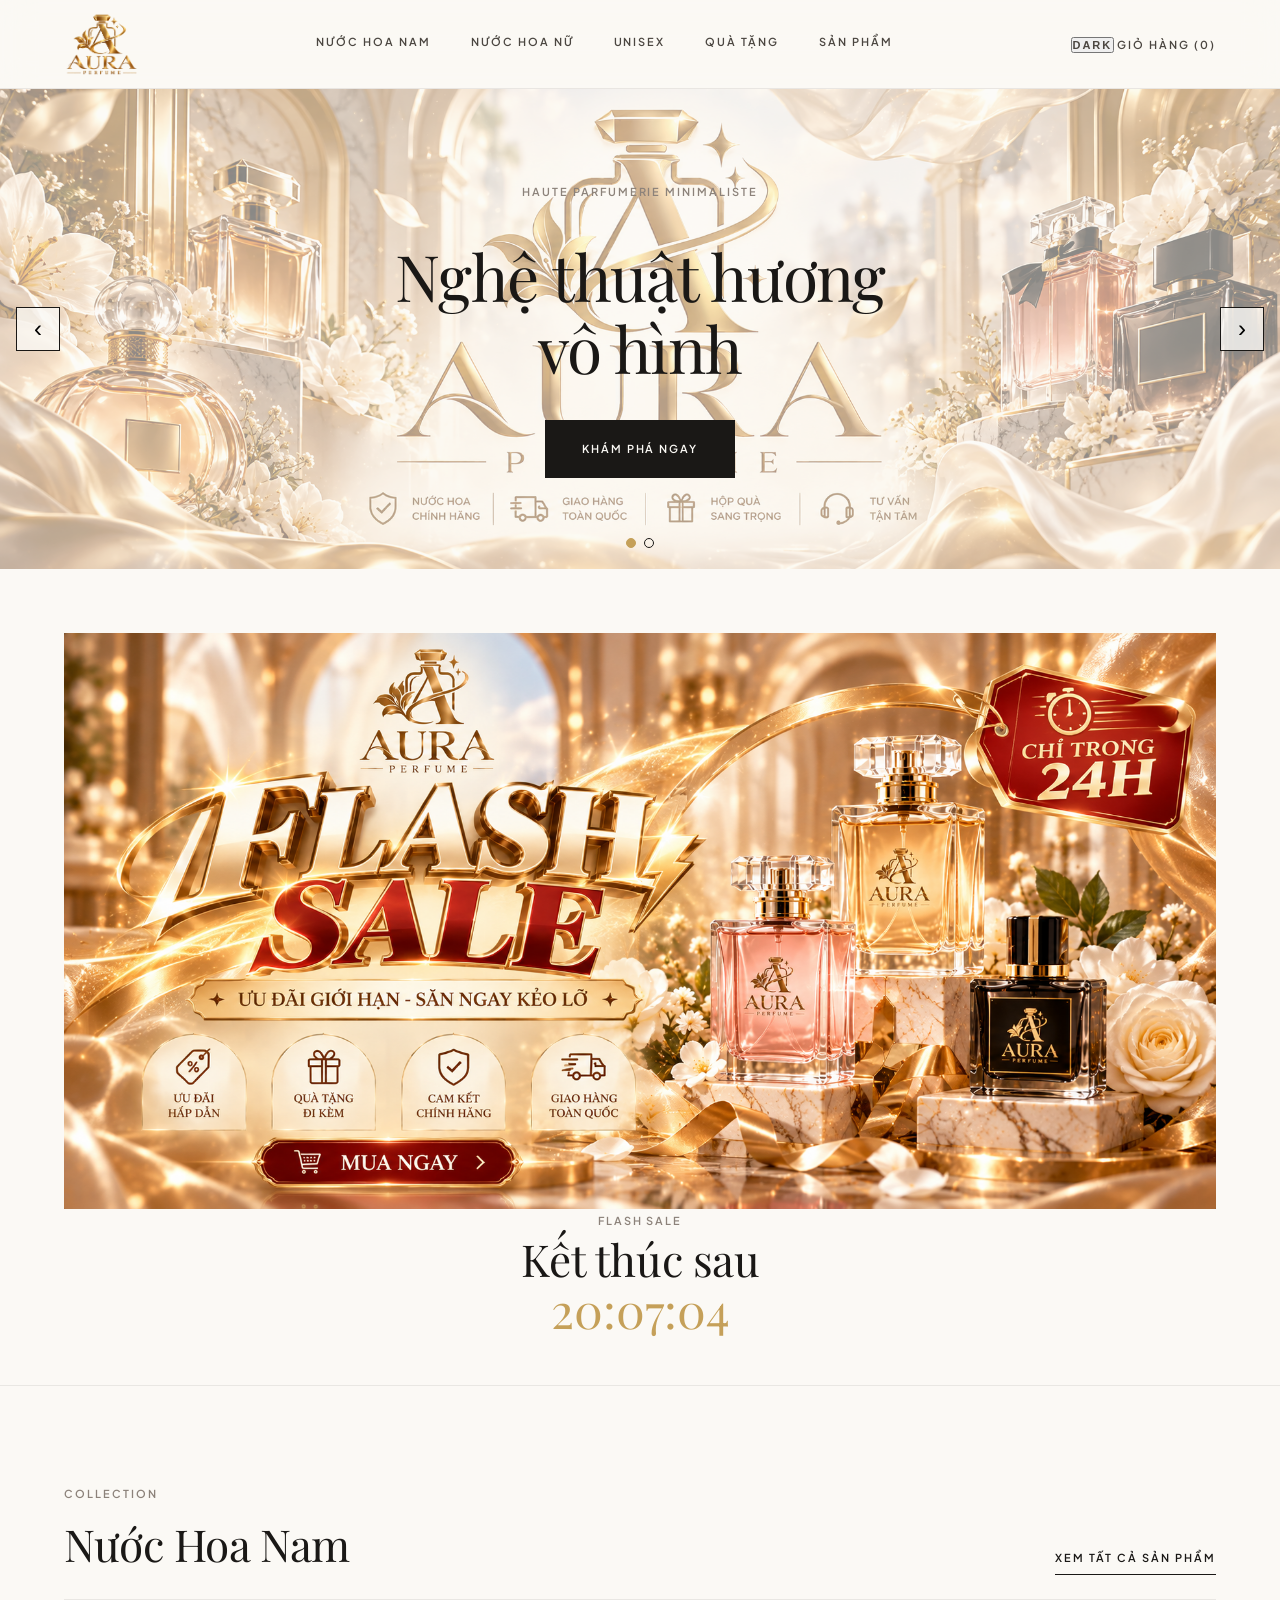
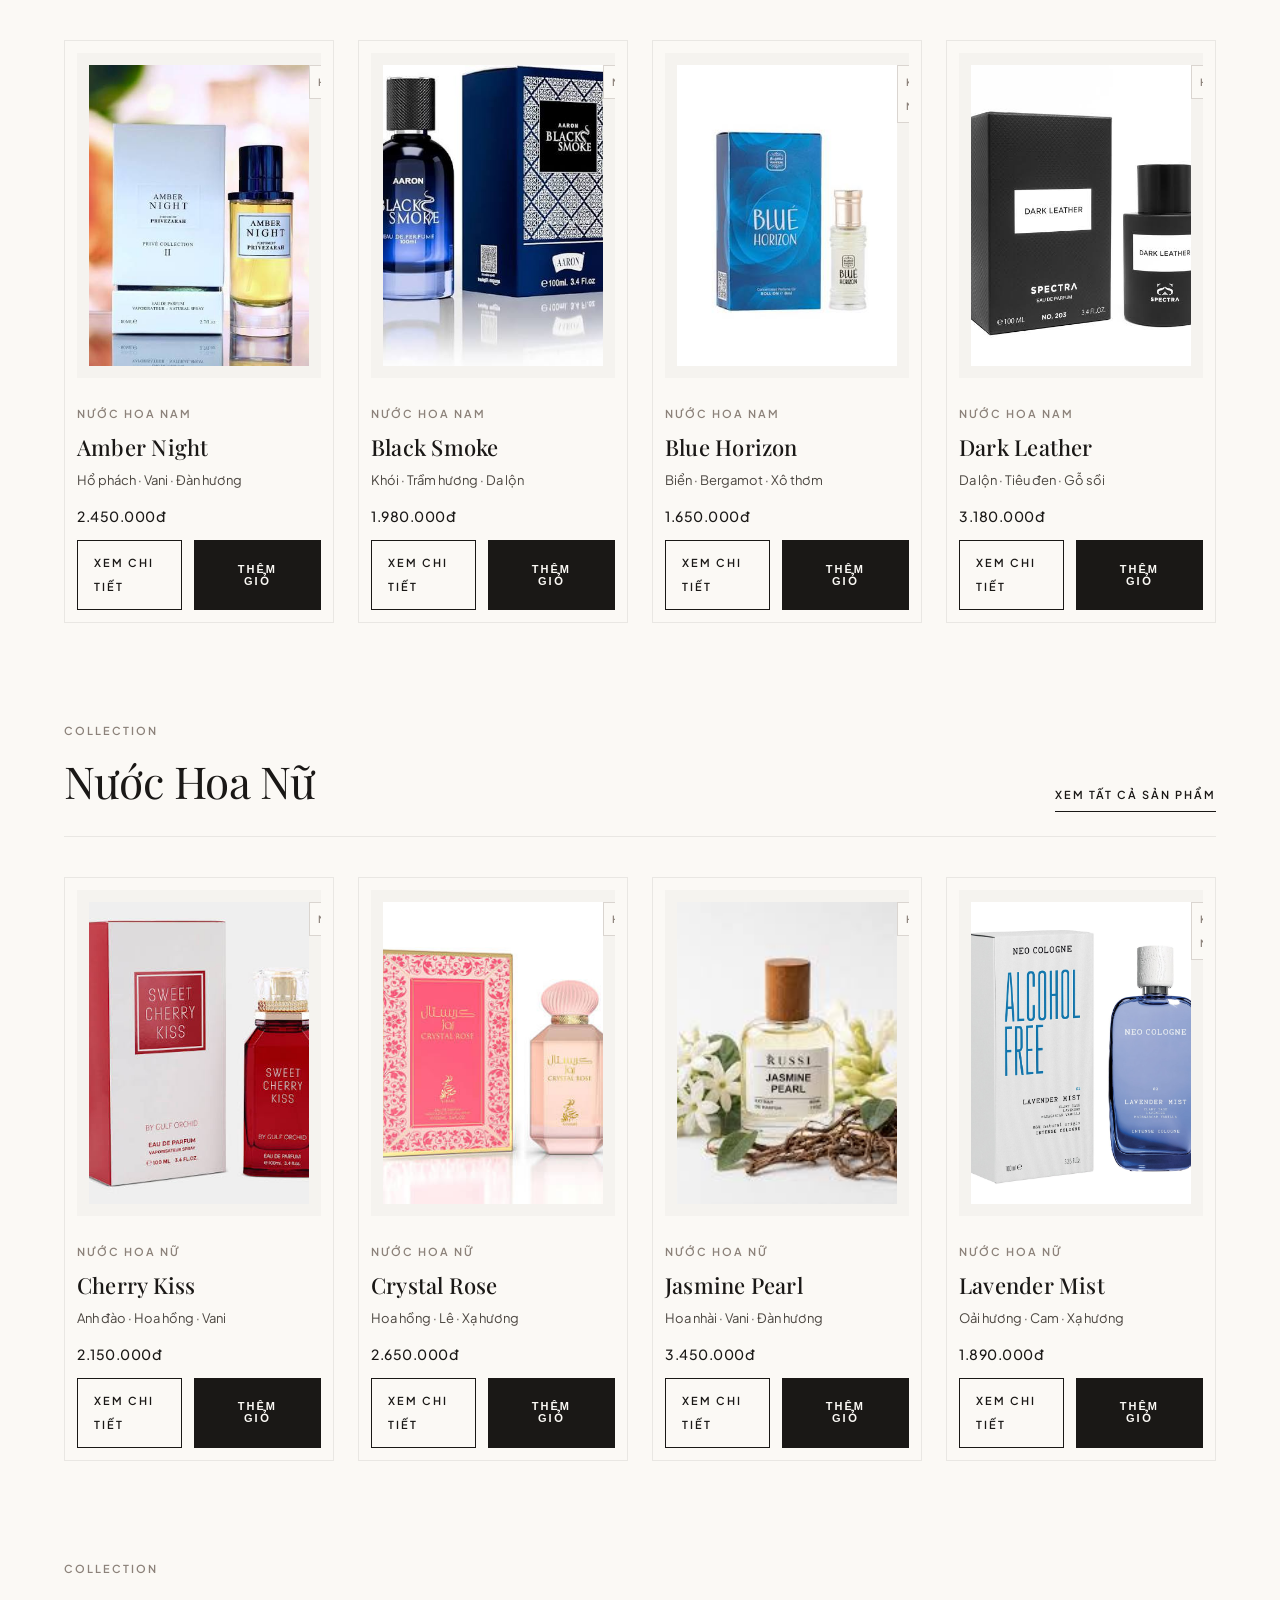
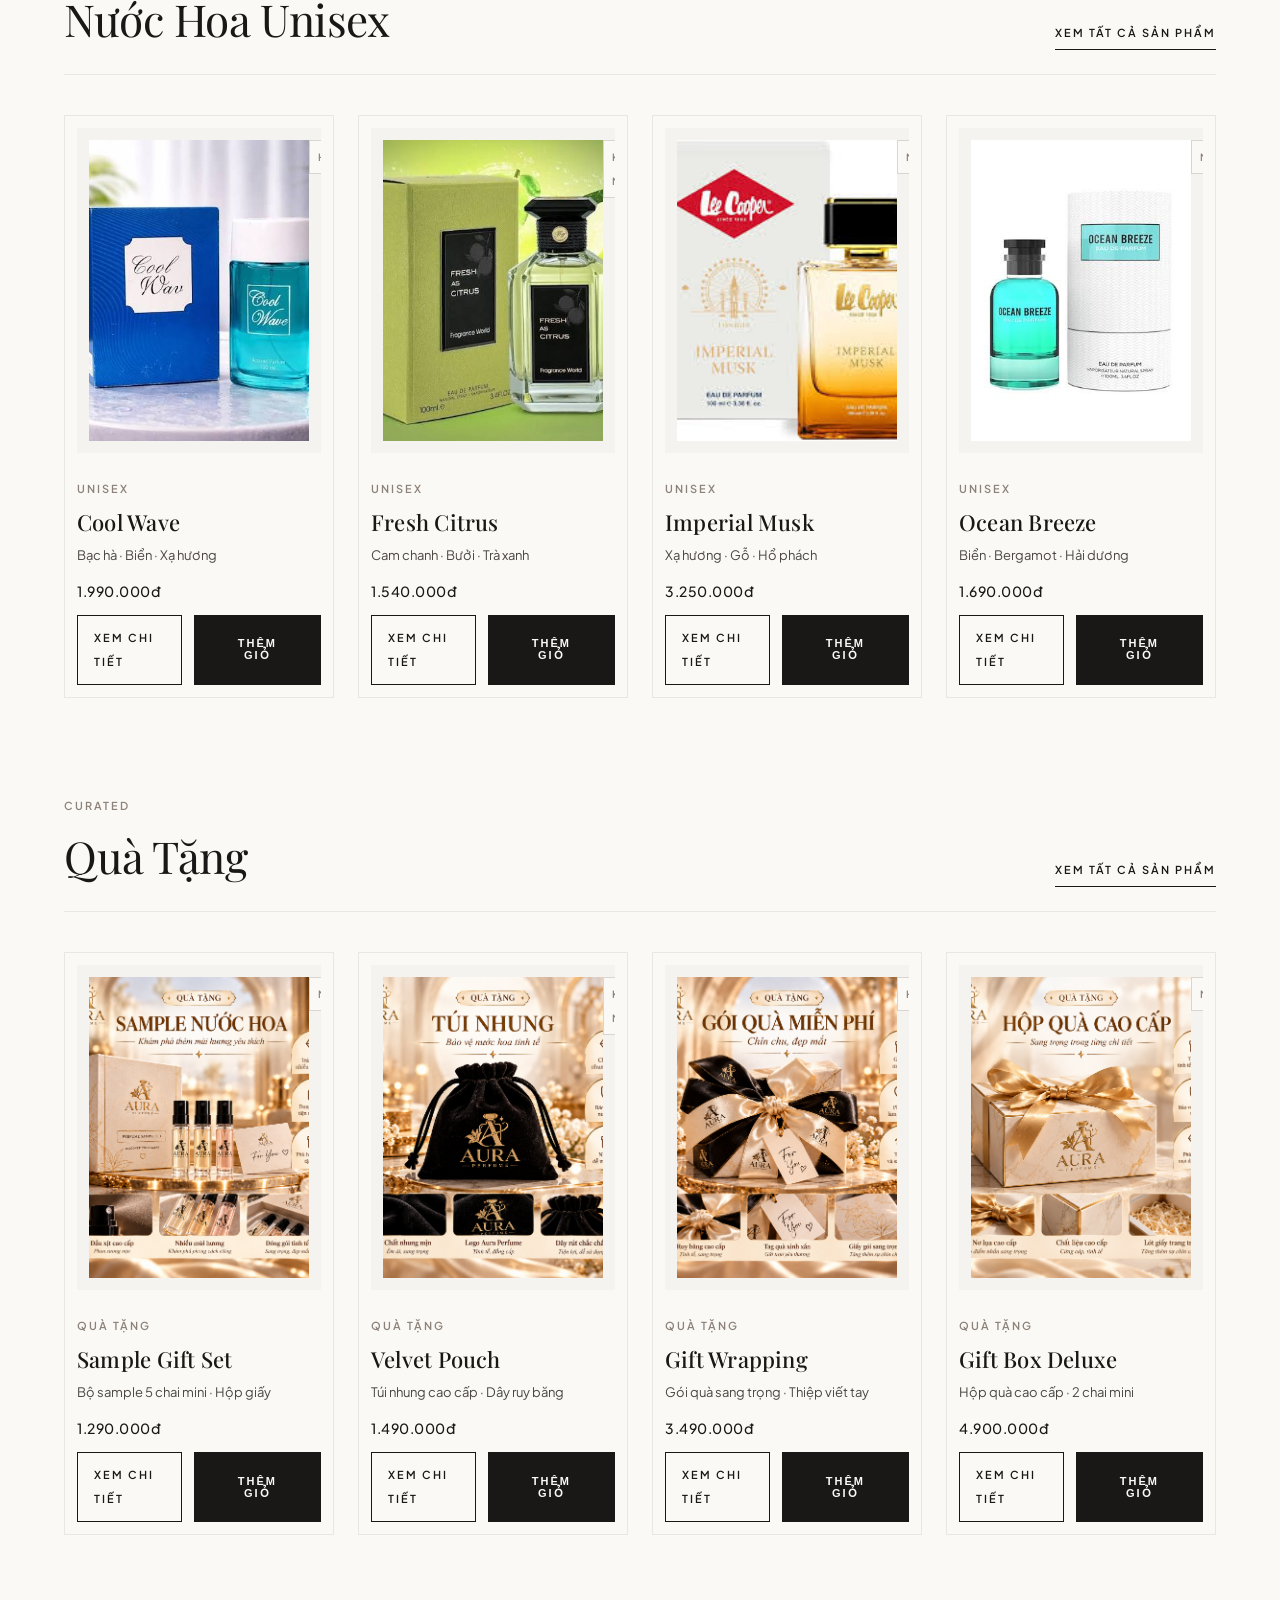
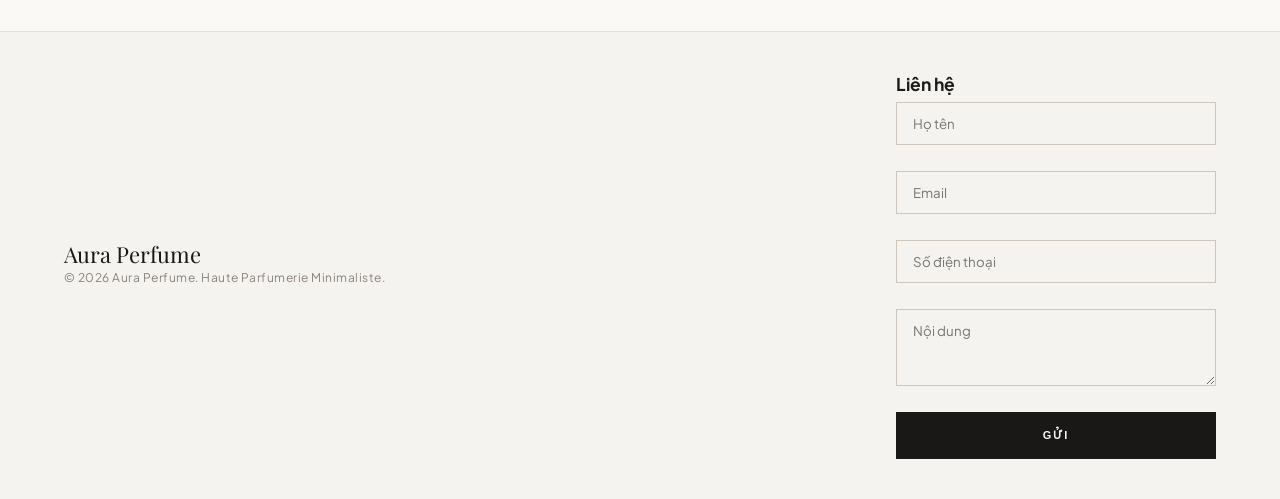
==== index.html @ c9aa3f1a "Initial commit" ====
<!doctype html>
<html lang="vi">
  <head>
    <meta charset="UTF-8" />
    <meta name="viewport" content="width=device-width, initial-scale=1.0" />
    <title>Aura Perfume — Haute Parfumerie</title>
    <link rel="preconnect" href="https://fonts.googleapis.com" />
    <link rel="preconnect" href="https://fonts.gstatic.com" crossorigin />
    <link
      href="https://fonts.googleapis.com/css2?family=Playfair+Display:wght@400;500&family=Plus+Jakarta+Sans:wght@300;400;500;600&display=swap"
      rel="stylesheet"
    />
    <link rel="stylesheet" href="css/style.css" />
  </head>
  <body>
    <header class="site-header">
      <div class="header-inner">
        <a class="brand" href="index.html">
          <img
            src="images/logo/AURA Perfume Metallic Gold Logo.png"
            alt="Aura Perfume Logo"
            class="brand-logo"
          />
        </a>
        <nav class="main-nav">
          <a href="index.html#nuoc-hoa-nam">Nước Hoa Nam</a>
          <a href="index.html#nuoc-hoa-nu">Nước Hoa Nữ</a>
          <a href="index.html#nuoc-hoa-unisex">Unisex</a>
          <a href="index.html#qua-tang">Quà Tặng</a>
          <a href="products.html">Sản phẩm</a>
        </nav>
        <div class="header-actions">
          <button id="dark-toggle" class="nav-link">Dark</button>
          <a href="#" class="nav-link cart-link">Giỏ hàng (<span class="cart-count">0</span>)</a>
        </div>
      </div>
    </header>

    <section class="slider">
      <div class="slide active">
        <img src="images/banner/Aura Perfume_ Golden Luxury Banner.png" alt="Banner Aura Perfume" />
        <div class="slide-caption">
          <p class="hero-eyebrow">Haute Parfumerie Minimaliste</p>
          <h1 class="hero-title">Nghệ thuật hương<br />vô hình</h1>
          <a href="#nuoc-hoa-nam" class="btn btn-primary">Khám phá ngay</a>
        </div>
      </div>
      <div class="slide">
        <img src="images/banner/Aura Perfume_ Luxury in Every Scent.png" alt="Bộ quà tặng Aura" />
        <div class="slide-caption">
          <p class="hero-eyebrow">Quà tặng</p>
          <h1 class="hero-title">Hương thơm<br />trao tay nhau</h1>
          <a href="#qua-tang" class="btn btn-primary">Xem quà tặng</a>
        </div>
      </div>
      <button class="slide-prev" aria-label="Trước">‹</button>
      <button class="slide-next" aria-label="Sau">›</button>
      <div class="slide-dots">
        <button class="slide-dot active"></button><button class="slide-dot"></button>
      </div>
    </section>

    <section class="flash-sale">
      <img
        src="images/banner/AURA Perfume Golden Flash Sale.png"
        alt="Flash Sale"
        class="flash-sale-banner"
      />
      <p class="section-eyebrow">Flash Sale</p>
      <h2 class="section-title">Kết thúc sau</h2>
      <p id="countdown" class="countdown">00:00:00</p>
    </section>

    <main>
      <section id="nuoc-hoa-nam" class="collection">
        <div class="section-head">
          <p class="section-eyebrow">Collection</p>
          <h2 class="section-title">Nước Hoa Nam</h2>
          <a href="products.html?group=nam" class="link-editorial">Xem tất cả sản phẩm</a>
        </div>
        <!-- RENDER TỪ JS: products.js + app.js renderHomeSections() -->
        <div class="product-grid" id="grid-nam"></div>
      </section>

      <section id="nuoc-hoa-nu" class="collection">
        <div class="section-head">
          <p class="section-eyebrow">Collection</p>
          <h2 class="section-title">Nước Hoa Nữ</h2>
          <a href="products.html?group=nu" class="link-editorial">Xem tất cả sản phẩm</a>
        </div>
        <div class="product-grid" id="grid-nu"></div>
      </section>

      <section id="nuoc-hoa-unisex" class="collection">
        <div class="section-head">
          <p class="section-eyebrow">Collection</p>
          <h2 class="section-title">Nước Hoa Unisex</h2>
          <a href="products.html?group=unisex" class="link-editorial">Xem tất cả sản phẩm</a>
        </div>
        <div class="product-grid" id="grid-unisex"></div>
      </section>

      <section id="qua-tang" class="collection">
        <div class="section-head">
          <p class="section-eyebrow">Curated</p>
          <h2 class="section-title">Quà Tặng</h2>
          <a href="products.html?group=qua-tang" class="link-editorial">Xem tất cả sản phẩm</a>
        </div>
        <div class="product-grid" id="grid-quatang"></div>
      </section>
    </main>

    <footer class="site-footer">
      <div class="footer-inner">
        <div>
          <p class="footer-brand">Aura Perfume</p>
          <p class="footer-copy">© 2026 Aura Perfume. Haute Parfumerie Minimaliste.</p>
        </div>
        <form id="contact-form" class="contact-form" novalidate>
          <h3>Liên hệ</h3>
          <input name="name" placeholder="Họ tên" />
          <small id="err-name" class="err"></small>
          <input name="email" placeholder="Email" />
          <small id="err-email" class="err"></small>
          <input name="phone" placeholder="Số điện thoại" />
          <small id="err-phone" class="err"></small>
          <textarea name="message" placeholder="Nội dung" rows="3"></textarea>
          <small id="err-message" class="err"></small>
          <button class="btn btn-primary" type="submit">Gửi</button>
        </form>
      </div>
    </footer>

    <script src="js/products.js"></script>
    <script src="js/carts.js"></script>
    <script src="js/app.js"></script>
  </body>
</html>
---- css/style.css ----
﻿:root {
  --surface: #fbf9f5;
  --surface-dim: #dbdad6;
  --surface-container: #efeeea;
  --surface-container-low: #f5f3ef;
  --surface-container-high: #eae8e4;
  --surface-container-highest: #e4e2de;
  --on-surface: #1b1c1a;
  --on-surface-variant: #4b4640;
  --outline: #7d766f;
  --outline-variant: #cec5bd;
  --primary: #1a1816;
  --on-primary: #fbf9f5;
  --secondary: #c5a059;
  --secondary-container: #fed488;
  --tertiary: #8c827a;
  --error: #ba1a1a;
  --gutter: 1.5rem;
  --margin: 4rem;
  --margin-tablet: 2.5rem;
  --margin-mobile: 1.25rem;
  --space-xs: 0.375rem;
  --space-sm: 0.75rem;
  --space-md: 1.5rem;
  --space-lg: 2.5rem;
  --space-xl: 4rem;
  --space-2xl: 6rem;
  --shadow-modal: 0 12px 32px -4px rgba(26, 24, 22, 0.06), 0 4px 16px -2px rgba(26, 24, 22, 0.03);
  --ease-soft: cubic-bezier(0.2, 0, 0.2, 1);
}

* {
  margin: 0;
  padding: 0;
  box-sizing: border-box;
}

html {
  scroll-behavior: smooth;
}

body {
  background: var(--surface);
  color: var(--on-surface);
  font-family: 'Plus Jakarta Sans', sans-serif;
  font-size: 15px;
  line-height: 24px;
}

a {
  color: inherit;
  text-decoration: none;
}

img {
  display: block;
  max-width: 100%;
}

/* ---------- Header ---------- */
.site-header {
  position: sticky;
  top: 0;
  z-index: 50;
  background: rgba(251, 249, 245, 0.82);
  backdrop-filter: blur(16px);
  -webkit-backdrop-filter: blur(16px);
  border-bottom: 1px solid rgba(26, 24, 22, 0.08);
}

.header-inner {
  max-width: 1440px;
  margin: 0 auto;
  padding: var(--space-sm) var(--margin);
  display: flex;
  align-items: center;
  justify-content: space-between;
  gap: var(--gutter);
}

.brand-logo {
  height: 64px;
  width: auto;
}

.main-nav {
  display: flex;
  gap: var(--space-lg);
}

.main-nav a {
  font-size: 11px;
  font-weight: 600;
  letter-spacing: 0.18em;
  text-transform: uppercase;
  color: var(--on-surface-variant);
  padding-bottom: 4px;
  border-bottom: 1px solid transparent;
  transition: color 300ms var(--ease-soft), border-color 300ms var(--ease-soft);
}

.main-nav a:hover {
  color: var(--primary);
  border-bottom-color: var(--secondary);
}

.nav-link {
  font-size: 11px;
  font-weight: 600;
  letter-spacing: 0.18em;
  text-transform: uppercase;
  color: var(--on-surface-variant);
}

/* ---------- Hero ---------- */
.hero {
  max-width: 1440px;
  margin: 0 auto;
  padding: var(--space-2xl) var(--margin);
  text-align: center;
  border-bottom: 1px solid rgba(26, 24, 22, 0.08);
}

.hero-eyebrow {
  font-size: 11px;
  font-weight: 600;
  letter-spacing: 0.18em;
  text-transform: uppercase;
  color: var(--tertiary);
  margin-bottom: var(--space-md);
}

.hero-title {
  font-family: 'Playfair Display', serif;
  font-size: 64px;
  font-weight: 400;
  line-height: 72px;
  letter-spacing: -0.02em;
  color: var(--primary);
  margin-bottom: var(--space-md);
}

.hero-sub {
  max-width: 560px;
  margin: 0 auto var(--space-lg);
  font-weight: 300;
  color: var(--on-surface-variant);
}

/* ---------- Buttons ---------- */
.btn {
  display: inline-block;
  font-size: 11px;
  font-weight: 600;
  letter-spacing: 0.18em;
  text-transform: uppercase;
  padding: 16px 36px;
  border: 1px solid var(--primary);
  border-radius: 0;
  cursor: pointer;
  transition: background 300ms ease-in-out, color 300ms ease-in-out;
}

.btn-primary {
  background: var(--primary);
  color: var(--on-primary);
}

.btn-primary:hover {
  background: var(--secondary);
  border-color: var(--secondary);
}

/* ---------- Sections ---------- */
main {
  max-width: 1440px;
  margin: 0 auto;
  padding: var(--space-2xl) var(--margin);
}

.collection {
  margin-bottom: var(--space-2xl);
}

.collection:last-child {
  margin-bottom: 0;
}

.section-head {
  display: flex;
  flex-wrap: wrap;
  align-items: baseline;
  gap: var(--space-sm) var(--space-md);
  padding-bottom: var(--space-md);
  margin-bottom: var(--space-lg);
  border-bottom: 1px solid rgba(26, 24, 22, 0.08);
}

.section-eyebrow {
  flex-basis: 100%;
  font-size: 11px;
  font-weight: 600;
  letter-spacing: 0.18em;
  text-transform: uppercase;
  color: var(--tertiary);
}

.section-title {
  font-family: 'Playfair Display', serif;
  font-size: 44px;
  font-weight: 400;
  line-height: 52px;
  letter-spacing: -0.01em;
  color: var(--primary);
  margin-right: auto;
}

.link-editorial {
  font-size: 11px;
  font-weight: 600;
  letter-spacing: 0.18em;
  text-transform: uppercase;
  color: var(--primary);
  border-bottom: 1px solid var(--primary);
  padding-bottom: 4px;
  transition: color 300ms ease-in-out, border-color 300ms ease-in-out;
}

.link-editorial:hover {
  color: var(--secondary);
  border-bottom-color: var(--secondary);
}

/* ---------- Product grid ---------- */
.product-grid {
  display: grid;
  grid-template-columns: repeat(4, 1fr);
  gap: var(--gutter);
}

.product-card {
  background: var(--surface);
  border: 1px solid rgba(26, 24, 22, 0.08);
  padding: var(--space-sm);
  transition: background 300ms var(--ease-soft);
}

.product-card:hover {
  background: #f5f1e8;
}

.product-media {
  aspect-ratio: 3 / 4;
  background: var(--surface-container-low);
  margin-bottom: var(--space-md);
  display: flex;
  align-items: flex-start;
  padding: var(--space-sm);
  overflow: hidden;
}

.product-card:hover .product-media {
  transform: scale(1.02);
}

.product-media {
  transition: transform 600ms var(--ease-soft);
}

.product-tag {
  font-size: 10px;
  font-weight: 600;
  letter-spacing: 0.18em;
  text-transform: uppercase;
  color: var(--tertiary);
  background: var(--surface);
  border: 1px solid rgba(141, 130, 122, 0.3);
  padding: 4px 8px;
}

.product-cat {
  font-size: 11px;
  font-weight: 600;
  letter-spacing: 0.18em;
  text-transform: uppercase;
  color: var(--tertiary);
  margin-bottom: var(--space-xs);
}

.product-name {
  font-family: 'Playfair Display', serif;
  font-size: 22px;
  font-weight: 500;
  line-height: 30px;
  letter-spacing: 0.01em;
  color: var(--primary);
  margin-bottom: var(--space-xs);
}

.product-notes {
  font-size: 13px;
  color: var(--on-surface-variant);
  margin-bottom: var(--space-sm);
}

.product-price {
  font-size: 14px;
  font-weight: 500;
  letter-spacing: 0.04em;
  color: var(--primary);
}

/* ---------- Footer ---------- */
.site-footer {
  border-top: 1px solid rgba(26, 24, 22, 0.08);
  background: var(--surface-container-low);
}

.footer-inner {
  max-width: 1440px;
  margin: 0 auto;
  padding: var(--space-lg) var(--margin);
  display: flex;
  align-items: center;
  justify-content: space-between;
  flex-wrap: wrap;
  gap: var(--space-sm);
}

.footer-brand {
  font-family: 'Playfair Display', serif;
  font-size: 22px;
  color: var(--primary);
}

.footer-copy {
  font-size: 12px;
  letter-spacing: 0.04em;
  color: var(--tertiary);
}

/* ---------- Responsive ---------- */
@media (max-width: 1024px) {
  .header-inner,
  main,
  .hero,
  .footer-inner {
    padding-left: var(--margin-tablet);
    padding-right: var(--margin-tablet);
  }

  .product-grid {
    grid-template-columns: repeat(2, 1fr);
  }

  .hero-title {
    font-size: 44px;
    line-height: 52px;
  }

  .section-title {
    font-size: 32px;
    line-height: 40px;
  }
}

@media (max-width: 640px) {
  .header-inner,
  main,
  .hero,
  .footer-inner {
    padding-left: var(--margin-mobile);
    padding-right: var(--margin-mobile);
  }

  .main-nav {
    display: none;
  }

  .product-grid {
    grid-template-columns: 1fr;
  }

  .hero {
    padding-top: var(--space-xl);
    padding-bottom: var(--space-xl);
  }

  .hero-title {
    font-size: 38px;
    line-height: 46px;
    letter-spacing: -0.01em;
  }

  .section-title {
    font-size: 24px;
    line-height: 32px;
  }

  main {
    padding-top: var(--space-xl);
    padding-bottom: var(--space-xl);
  }
}

/* ---------- Slider ---------- */
.slider { position: relative; max-width: 1440px; margin: 0 auto; }
.slide { display: none; position: relative; }
.slide.active { display: block; }
.slide img { width: 100%; max-height: 480px; object-fit: cover; }
.slide-caption {
  position: absolute; inset: 0; display: flex; flex-direction: column;
  justify-content: center; align-items: center; text-align: center; gap: var(--space-sm);
  background: rgba(251, 249, 245, 0.55);
}
.slide-prev, .slide-next {
  position: absolute; top: 50%; transform: translateY(-50%);
  background: rgba(251, 249, 245, 0.8); border: 1px solid var(--primary);
  width: 44px; height: 44px; font-size: 24px; cursor: pointer; border-radius: 0;
}
.slide-prev { left: 16px; } .slide-next { right: 16px; }
.slide-dots { position: absolute; bottom: 16px; width: 100%; text-align: center; }
.slide-dot { width: 10px; height: 10px; border: 1px solid var(--primary); background: transparent; border-radius: 50%; margin: 0 4px; cursor: pointer; }
.slide-dot.active { background: var(--secondary); border-color: var(--secondary); }

/* ---------- Flash sale ---------- */
.flash-sale { text-align: center; padding: var(--space-xl) var(--margin); border-bottom: 1px solid rgba(26,24,22,0.08); }
.countdown { font-family: 'Playfair Display', serif; font-size: 48px; color: var(--secondary); margin-top: var(--space-sm); }

/* ---------- Product actions / buttons ---------- */
.product-actions { display: flex; gap: var(--space-sm); margin-top: var(--space-sm); }
.btn-ghost { background: transparent; color: var(--primary); padding: 10px 16px; }
.btn-ghost:hover { background: var(--primary); color: var(--on-primary); }
.product-media img { width: 100%; height: 100%; object-fit: cover; }

/* ---------- Filters ---------- */
.filters { display: flex; flex-wrap: wrap; gap: var(--space-sm); margin-bottom: var(--space-lg); align-items: center; }
.filters input, .filters select {
  padding: 12px 16px; border: 1px solid var(--outline-variant); background: transparent;
  font-family: inherit; border-radius: 0;
}
.tag-filters { display: flex; gap: var(--space-xs); }
.tag-filter {
  padding: 8px 14px; border: 1px solid var(--tertiary); background: transparent;
  font-size: 11px; letter-spacing: 0.18em; text-transform: uppercase; cursor: pointer; border-radius: 0;
}
.tag-filter.active { background: var(--primary); color: var(--on-primary); border-color: var(--primary); }

/* ---------- Cart modal ---------- */
.cart-modal { position: fixed; inset: 0; background: rgba(0,0,0,0.4); display: none; align-items: center; justify-content: center; z-index: 100; }
.cart-modal.open { display: flex; }
.cart-box { background: var(--surface); padding: var(--space-lg); min-width: 420px; border: 1px solid rgba(26,24,22,0.1); }
.cart-row { display: flex; gap: var(--space-sm); align-items: center; padding: var(--space-xs) 0; border-bottom: 1px solid rgba(26,24,22,0.08); }
.cart-total { margin: var(--space-md) 0; font-weight: 600; }

/* ---------- Contact form ---------- */
.contact-form { display: flex; flex-direction: column; gap: var(--space-xs); min-width: 320px; }
.contact-form input, .contact-form textarea {
  padding: 12px 16px; border: 1px solid var(--outline-variant); background: transparent; border-radius: 0; font-family: inherit;
}
.err { color: var(--error); font-size: 12px; min-height: 14px; }

/* ---------- Dark mode ---------- */
body.dark { --surface: #1b1c1a; --on-surface: #fbf9f5; --surface-container-low: #30312e; --on-surface-variant: #c9c4bd; --outline-variant: #4b4640; --primary: #fbf9f5; --on-primary: #1b1c1a; }
body.dark .product-card:hover { background: #30312e; }
body.dark .site-header { background: rgba(27,28,26,0.85); }

.slide-prev, .slide-next, .slide-dots { z-index: 2; }
.slide-caption { pointer-events: none; }
.slide-caption a { pointer-events: auto; }


/* Product detail */
.product-detail { max-width: 1100px; margin: var(--space-xl) auto; padding: 0 var(--margin); display: grid; grid-template-columns: 1fr 1fr; gap: var(--space-xl); }
.detail-media img { width: 100%; border: 1px solid rgba(26,24,22,0.08); }
.detail-info .product-price { font-size: 24px; margin: var(--space-md) 0; }
.detail-info .link-editorial { display: inline-block; margin-top: var(--space-md); }
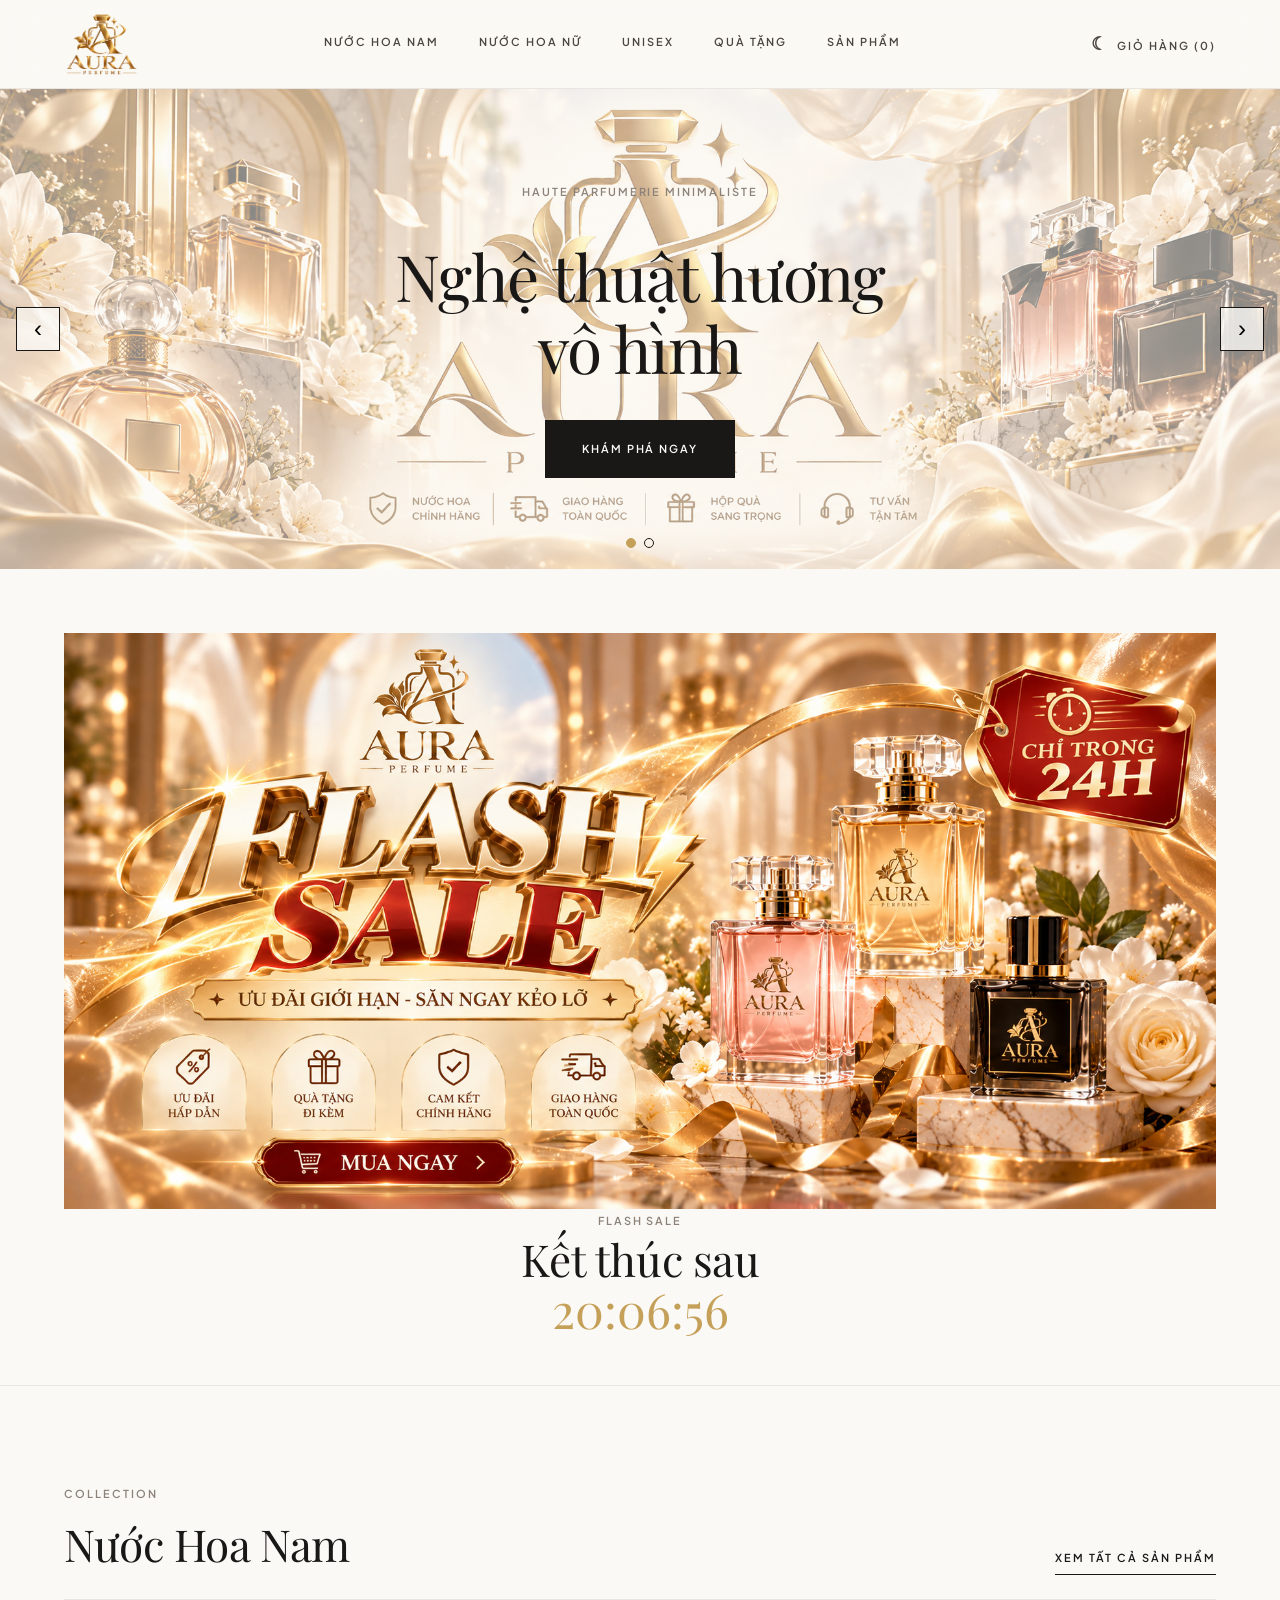
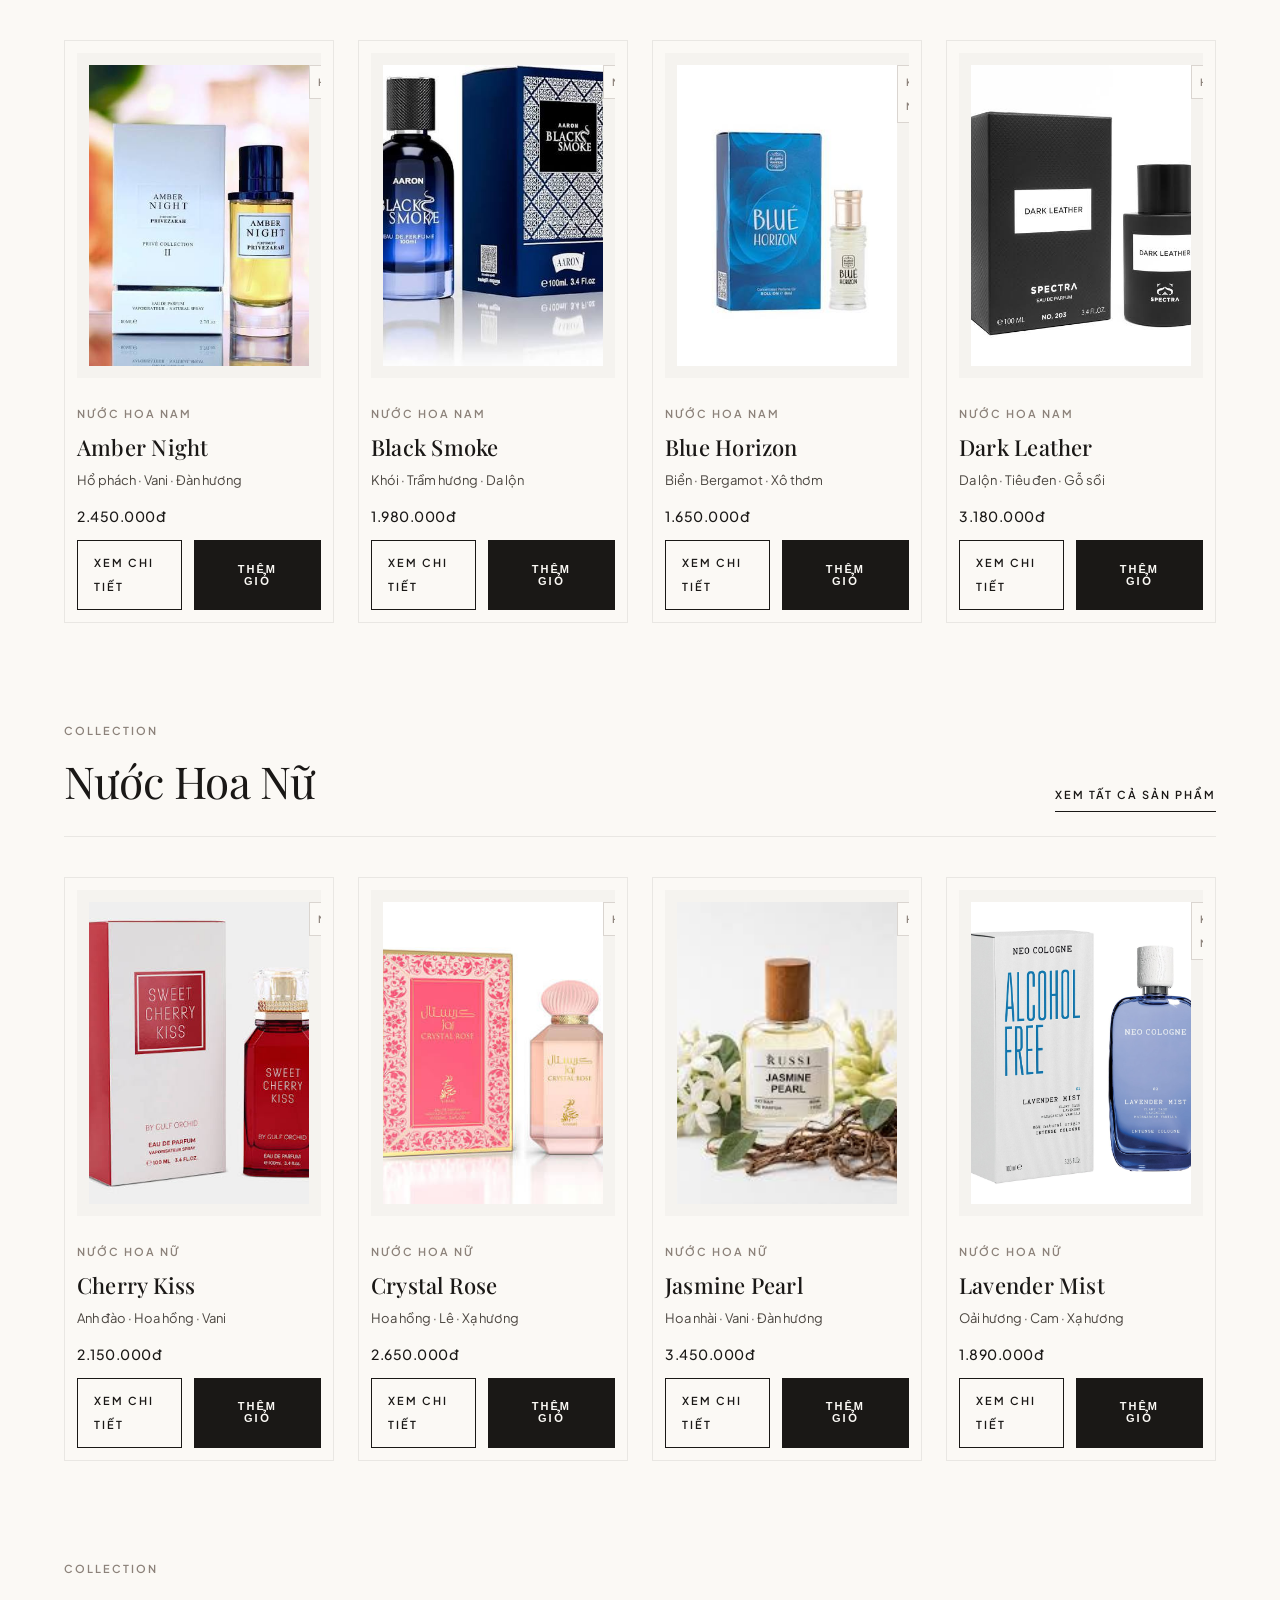
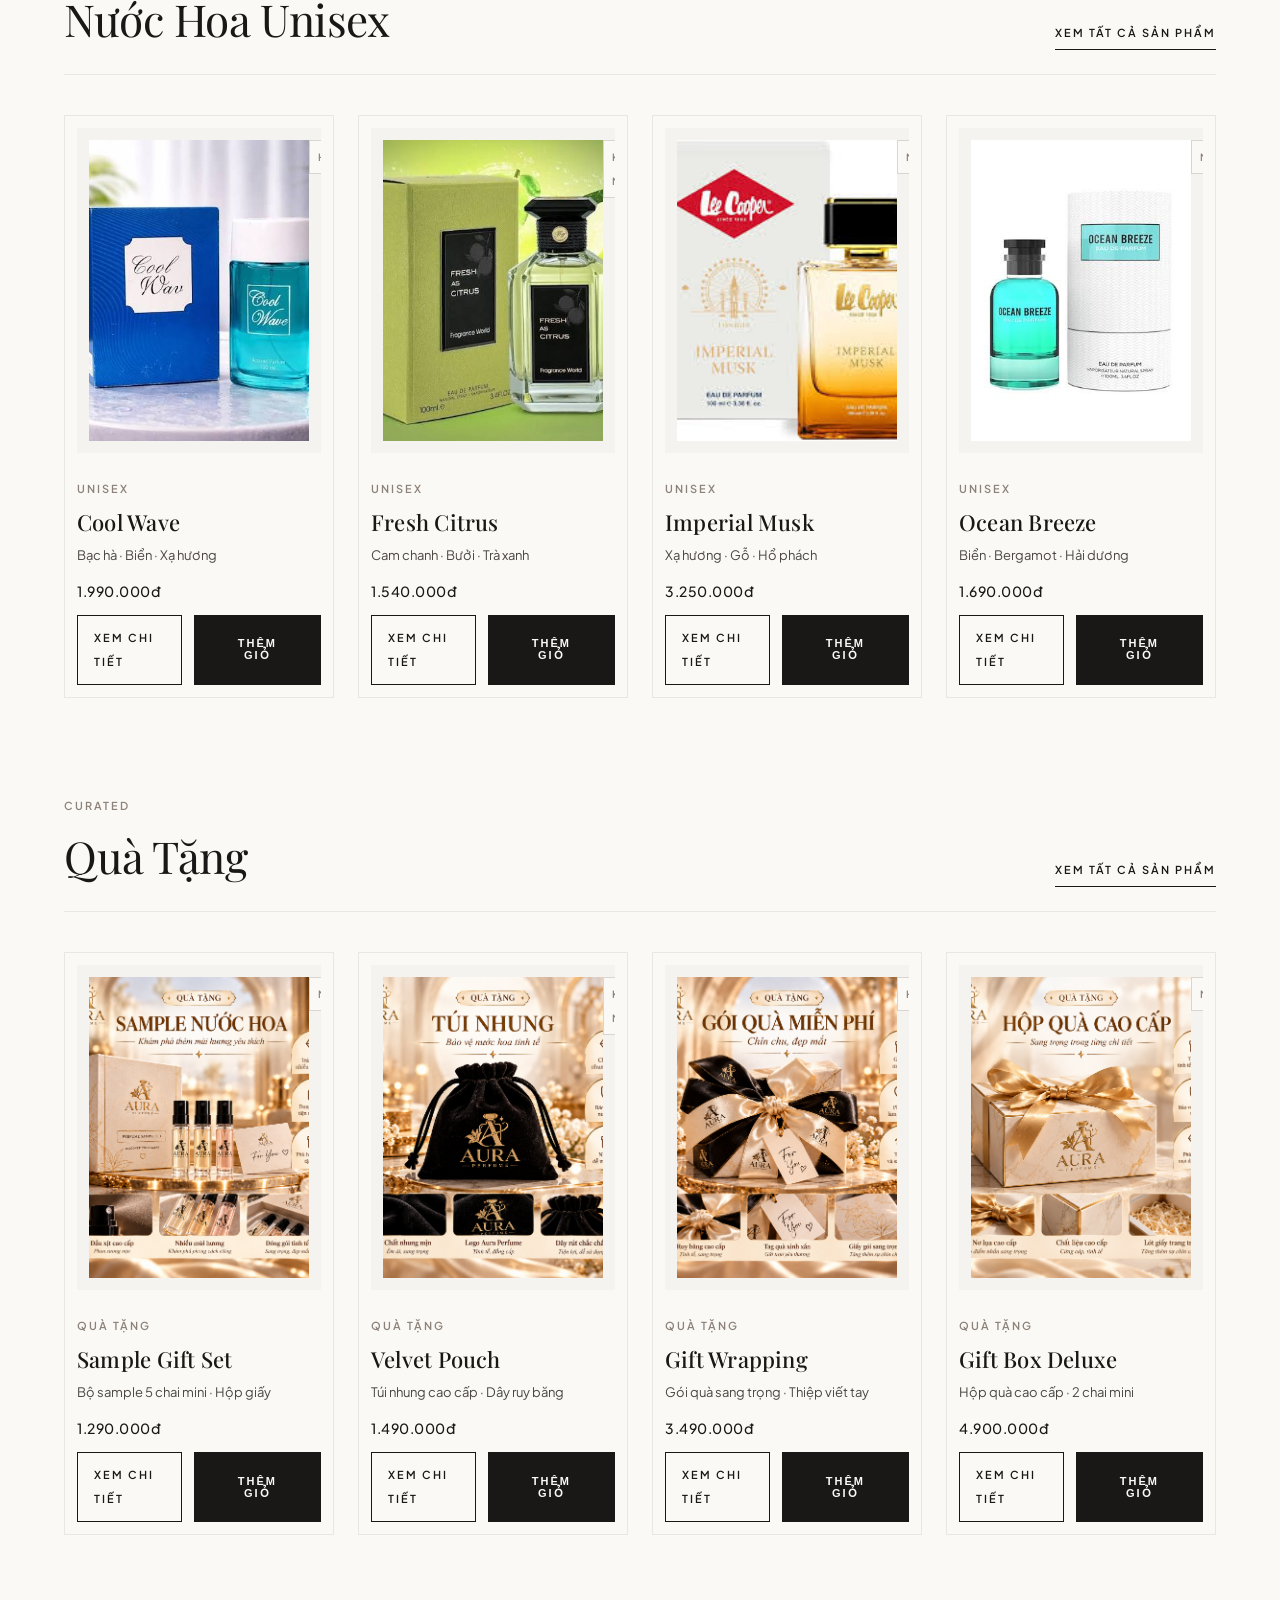
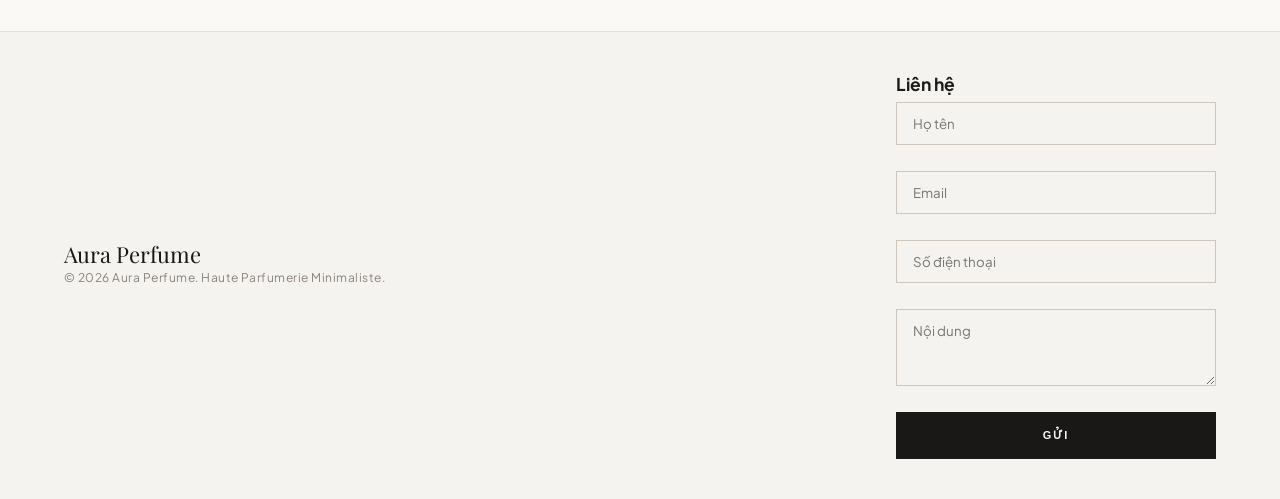
==== commit e55f1227: "Mobile responsive + hamburger nav + dark toggle icon" ====
--- a/index.html
+++ b/index.html
@@ -22,6 +22,7 @@
             class="brand-logo"
           />
         </a>
+        <button id="nav-toggle" class="nav-toggle" aria-label="Menu">☰</button>
         <nav class="main-nav">
           <a href="index.html#nuoc-hoa-nam">Nước Hoa Nam</a>
           <a href="index.html#nuoc-hoa-nu">Nước Hoa Nữ</a>
@@ -30,7 +31,7 @@
           <a href="products.html">Sản phẩm</a>
         </nav>
         <div class="header-actions">
-          <button id="dark-toggle" class="nav-link">Dark</button>
+          <button id="dark-toggle" class="nav-link dark-toggle" aria-label="Chế độ tối">☾</button>
           <a href="#" class="nav-link cart-link">Giỏ hàng (<span class="cart-count">0</span>)</a>
         </div>
       </div>
--- a/css/style.css
+++ b/css/style.css
@@ -375,7 +375,22 @@
 
   .main-nav {
     display: none;
-  }
+    flex-direction: column;
+    gap: var(--space-sm);
+    width: 100%;
+    text-align: center;
+    padding: var(--space-sm) 0;
+  }
+
+  .main-nav.open { display: flex; }
+
+  .header-inner { gap: var(--space-sm); flex-wrap: wrap; justify-content: center; }
+  .brand-logo { height: 44px; }
+  .countdown { font-size: 32px; }
+  .product-detail { grid-template-columns: 1fr; }
+  .filters input, .filters select { flex: 1 1 100%; }
+  .section-title { font-size: 24px; line-height: 32px; }
+  .flash-sale-banner { max-height: 220px; object-fit: cover; }
 
   .product-grid {
     grid-template-columns: 1fr;
@@ -475,3 +490,31 @@
 .detail-media img { width: 100%; border: 1px solid rgba(26,24,22,0.08); }
 .detail-info .product-price { font-size: 24px; margin: var(--space-md) 0; }
 .detail-info .link-editorial { display: inline-block; margin-top: var(--space-md); }
+
+/* ---------- Dark toggle icon ---------- */
+.dark-toggle { font-size: 18px; line-height: 1; border: 0; background: none; cursor: pointer; padding: 4px; }
+
+/* ---------- Tablet/mobile polish ---------- */
+@media (max-width: 1024px) {
+  .slider .hero-title { font-size: 44px; line-height: 52px; }
+  .countdown { font-size: 40px; }
+  .product-detail { margin: var(--space-lg) auto; padding: 0 var(--margin-tablet); }
+}
+
+@media (max-width: 640px) {
+  .main-nav a { font-size: 10px; }
+  .header-actions { width: 100%; justify-content: center; display: flex; gap: var(--space-md); }
+  .slide-caption .hero-title { font-size: 30px; line-height: 38px; }
+  .slide-caption .btn { padding: 12px 24px; }
+  .flash-sale-caption { gap: 4px; }
+  .countdown { font-size: 28px; }
+  .featured, .flash-sale-banner { max-height: 180px; object-fit: cover; }
+  .contact-form { min-width: 0; width: 100%; }
+  .footer-inner { flex-direction: column; align-items: stretch; }
+}
+
+.nav-toggle { display: none; font-size: 22px; background: none; border: 0; cursor: pointer; color: var(--on-surface); padding: 4px 8px; }
+@media (max-width: 640px) {
+  .nav-toggle { display: block; }
+  .main-nav a { display: block; padding: var(--space-xs) 0; }
+}
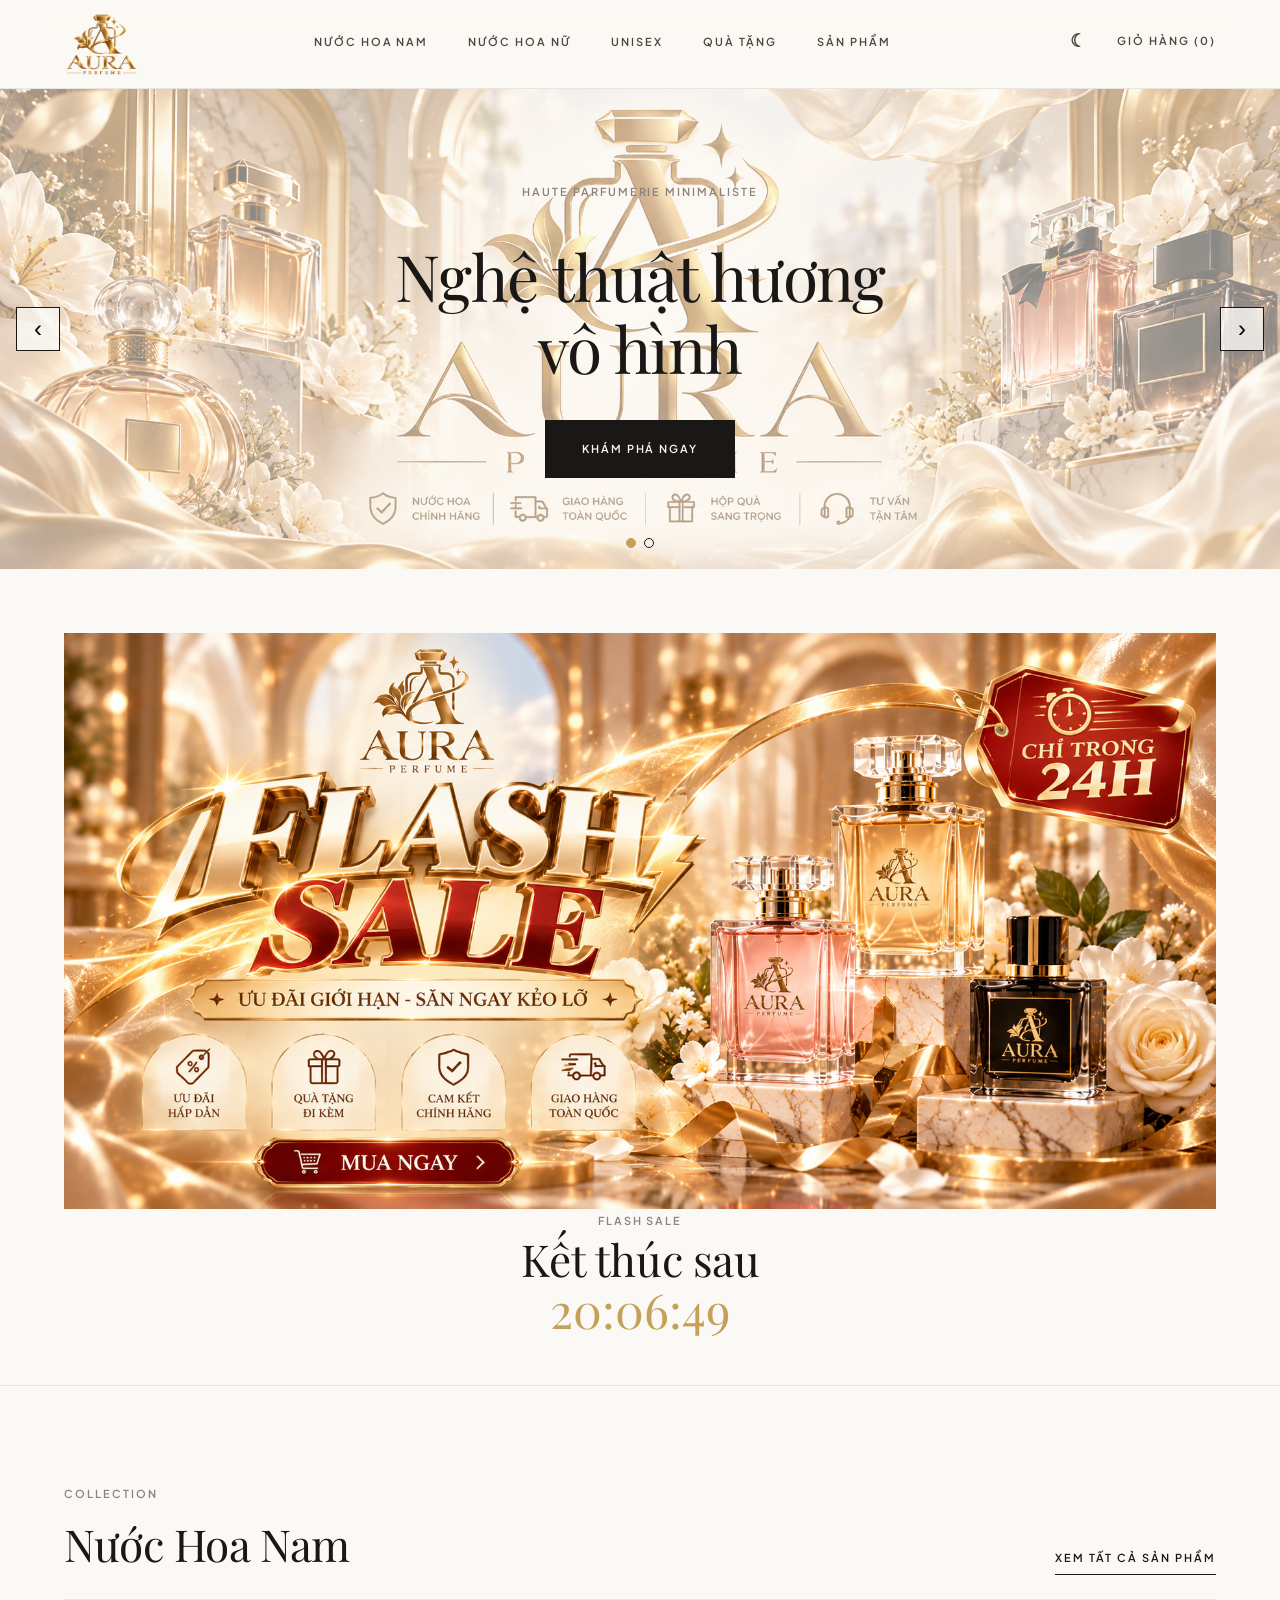
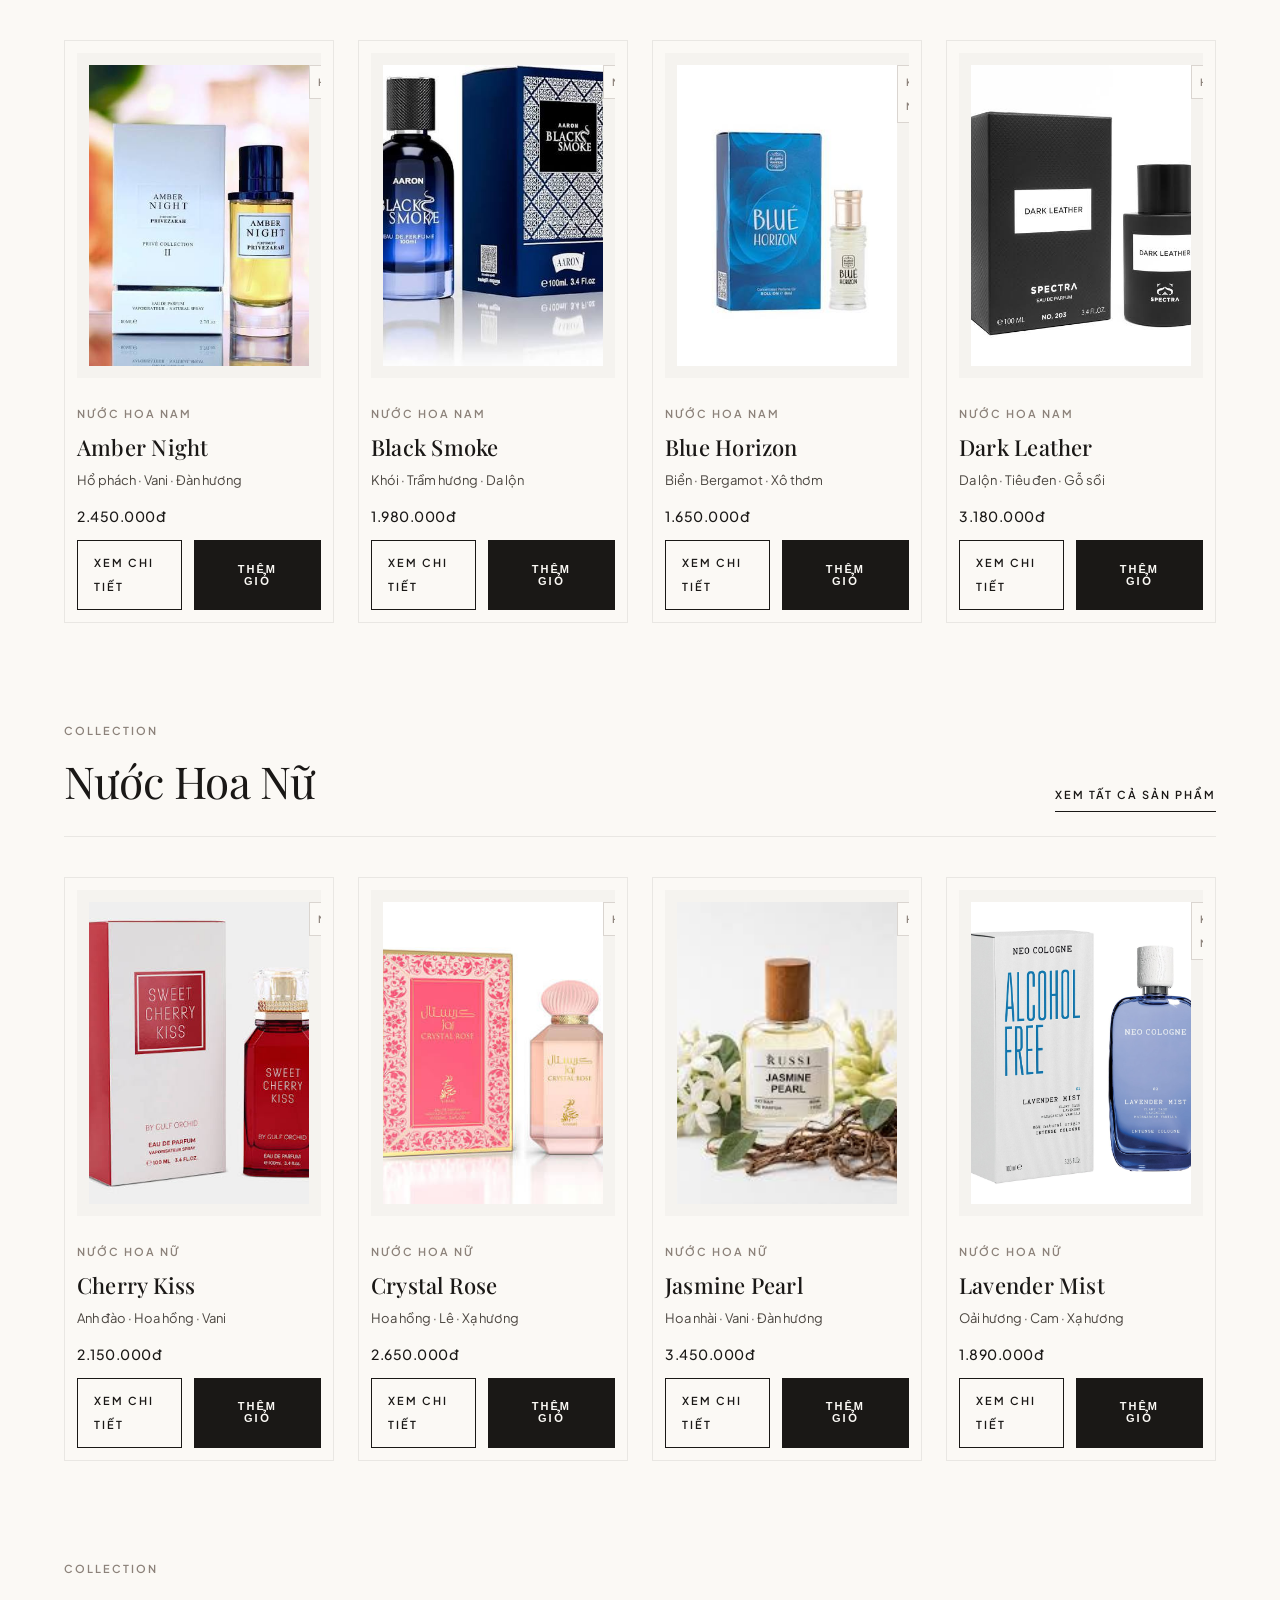
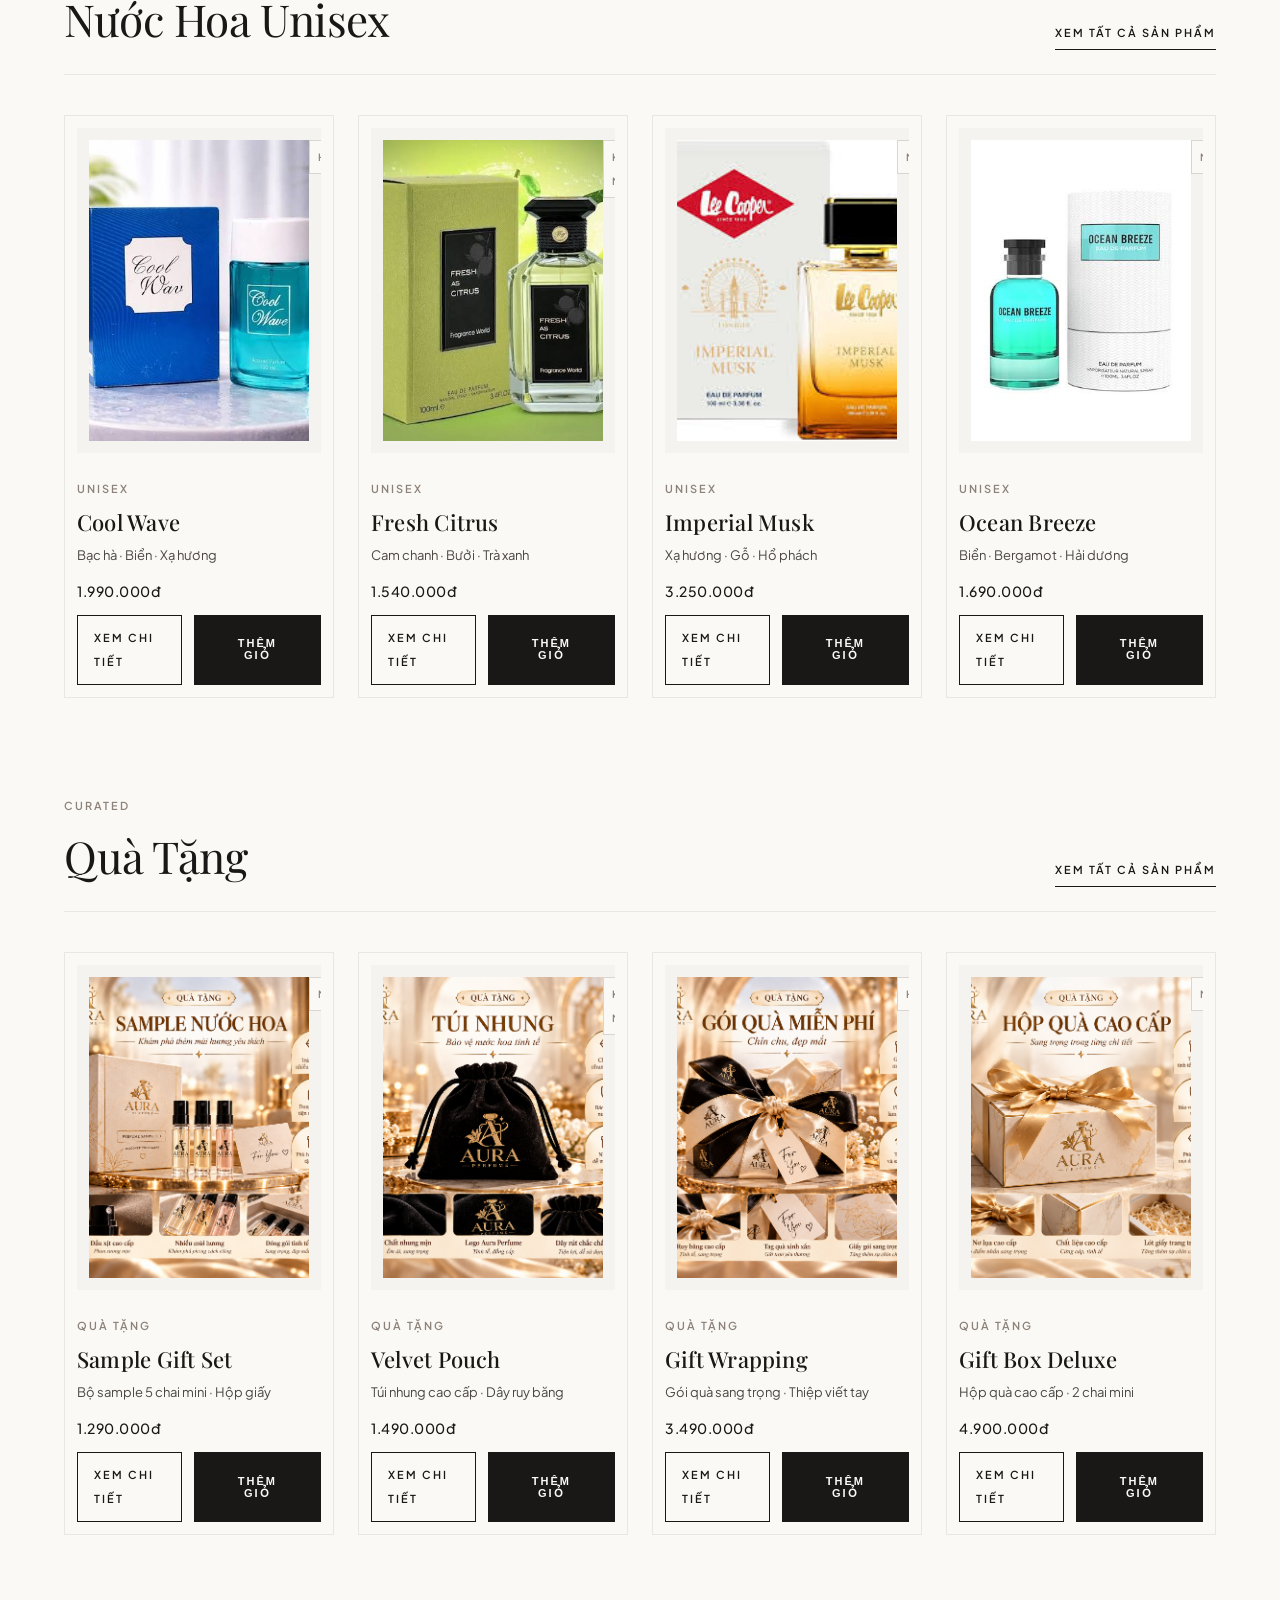
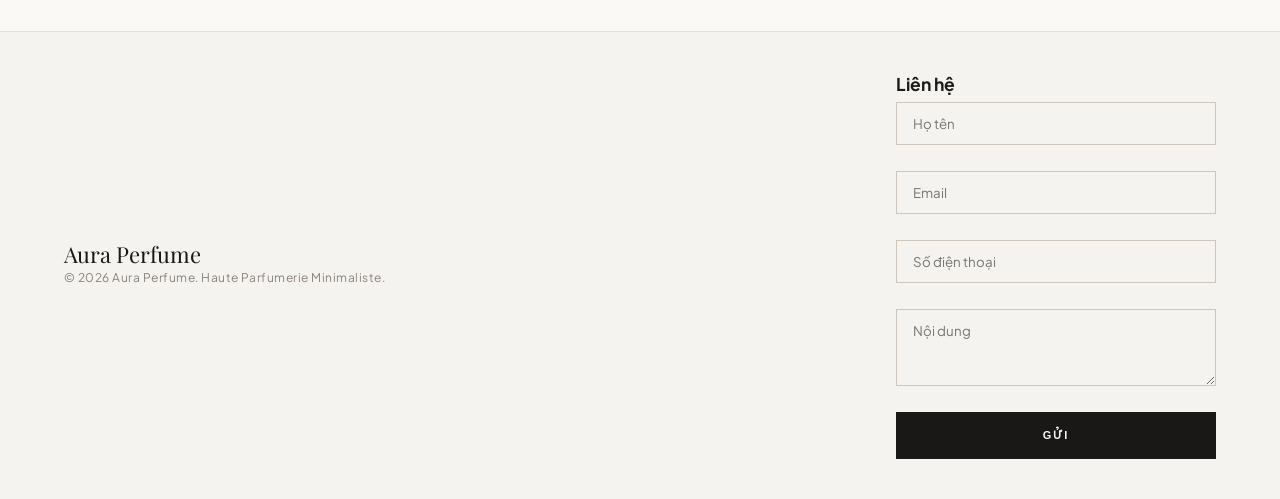
==== commit c3e88e1a: "Add cart page, header alignment, cart item price/delete alignment" ====
--- a/index.html
+++ b/index.html
@@ -32,7 +32,9 @@
         </nav>
         <div class="header-actions">
           <button id="dark-toggle" class="nav-link dark-toggle" aria-label="Chế độ tối">☾</button>
-          <a href="#" class="nav-link cart-link">Giỏ hàng (<span class="cart-count">0</span>)</a>
+          <a href="cart.html" class="nav-link cart-link"
+            >Giỏ hàng (<span class="cart-count">0</span>)</a
+          >
         </div>
       </div>
     </header>
@@ -47,7 +49,7 @@
         </div>
       </div>
       <div class="slide">
-        <img src="images/banner/Aura Perfume_ Luxury in Every Scent.png" alt="Bộ quà tặng Aura" />
+        <img src="images/qua-tang/Aura Perfume Luxury Gift Showcase.png" alt="Bộ quà tặng Aura" />
         <div class="slide-caption">
           <p class="hero-eyebrow">Quà tặng</p>
           <h1 class="hero-title">Hương thơm<br />trao tay nhau</h1>
--- a/css/style.css
+++ b/css/style.css
@@ -42,7 +42,7 @@
 body {
   background: var(--surface);
   color: var(--on-surface);
-  font-family: 'Plus Jakarta Sans', sans-serif;
+  font-family: "Plus Jakarta Sans", sans-serif;
   font-size: 15px;
   line-height: 24px;
 }
@@ -96,7 +96,9 @@
   color: var(--on-surface-variant);
   padding-bottom: 4px;
   border-bottom: 1px solid transparent;
-  transition: color 300ms var(--ease-soft), border-color 300ms var(--ease-soft);
+  transition:
+    color 300ms var(--ease-soft),
+    border-color 300ms var(--ease-soft);
 }
 
 .main-nav a:hover {
@@ -110,6 +112,18 @@
   letter-spacing: 0.18em;
   text-transform: uppercase;
   color: var(--on-surface-variant);
+}
+
+.header-actions {
+  display: flex;
+  align-items: center;
+  gap: var(--space-md);
+  margin-top: -7px;
+}
+
+.cart-summary .link-editorial {
+  display: block;
+  margin-top: var(--space-md);
 }
 
 /* ---------- Hero ---------- */
@@ -131,7 +145,7 @@
 }
 
 .hero-title {
-  font-family: 'Playfair Display', serif;
+  font-family: "Playfair Display", serif;
   font-size: 64px;
   font-weight: 400;
   line-height: 72px;
@@ -158,7 +172,9 @@
   border: 1px solid var(--primary);
   border-radius: 0;
   cursor: pointer;
-  transition: background 300ms ease-in-out, color 300ms ease-in-out;
+  transition:
+    background 300ms ease-in-out,
+    color 300ms ease-in-out;
 }
 
 .btn-primary {
@@ -206,7 +222,7 @@
 }
 
 .section-title {
-  font-family: 'Playfair Display', serif;
+  font-family: "Playfair Display", serif;
   font-size: 44px;
   font-weight: 400;
   line-height: 52px;
@@ -223,7 +239,9 @@
   color: var(--primary);
   border-bottom: 1px solid var(--primary);
   padding-bottom: 4px;
-  transition: color 300ms ease-in-out, border-color 300ms ease-in-out;
+  transition:
+    color 300ms ease-in-out,
+    border-color 300ms ease-in-out;
 }
 
 .link-editorial:hover {
@@ -288,7 +306,7 @@
 }
 
 .product-name {
-  font-family: 'Playfair Display', serif;
+  font-family: "Playfair Display", serif;
   font-size: 22px;
   font-weight: 500;
   line-height: 30px;
@@ -328,7 +346,7 @@
 }
 
 .footer-brand {
-  font-family: 'Playfair Display', serif;
+  font-family: "Playfair Display", serif;
   font-size: 22px;
   color: var(--primary);
 }
@@ -382,15 +400,36 @@
     padding: var(--space-sm) 0;
   }
 
-  .main-nav.open { display: flex; }
-
-  .header-inner { gap: var(--space-sm); flex-wrap: wrap; justify-content: center; }
-  .brand-logo { height: 44px; }
-  .countdown { font-size: 32px; }
-  .product-detail { grid-template-columns: 1fr; }
-  .filters input, .filters select { flex: 1 1 100%; }
-  .section-title { font-size: 24px; line-height: 32px; }
-  .flash-sale-banner { max-height: 220px; object-fit: cover; }
+  .main-nav.open {
+    display: flex;
+  }
+
+  .header-inner {
+    gap: var(--space-sm);
+    flex-wrap: wrap;
+    justify-content: center;
+  }
+  .brand-logo {
+    height: 44px;
+  }
+  .countdown {
+    font-size: 32px;
+  }
+  .product-detail {
+    grid-template-columns: 1fr;
+  }
+  .filters input,
+  .filters select {
+    flex: 1 1 100%;
+  }
+  .section-title {
+    font-size: 24px;
+    line-height: 32px;
+  }
+  .flash-sale-banner {
+    max-height: 220px;
+    object-fit: cover;
+  }
 
   .product-grid {
     grid-template-columns: 1fr;
@@ -419,102 +458,454 @@
 }
 
 /* ---------- Slider ---------- */
-.slider { position: relative; max-width: 1440px; margin: 0 auto; }
-.slide { display: none; position: relative; }
-.slide.active { display: block; }
-.slide img { width: 100%; max-height: 480px; object-fit: cover; }
+.slider {
+  position: relative;
+  max-width: 1440px;
+  margin: 0 auto;
+}
+.slide {
+  display: none;
+  position: relative;
+}
+.slide.active {
+  display: block;
+}
+.slide img {
+  width: 100%;
+  max-height: 480px;
+  object-fit: cover;
+}
 .slide-caption {
-  position: absolute; inset: 0; display: flex; flex-direction: column;
-  justify-content: center; align-items: center; text-align: center; gap: var(--space-sm);
+  position: absolute;
+  inset: 0;
+  display: flex;
+  flex-direction: column;
+  justify-content: center;
+  align-items: center;
+  text-align: center;
+  gap: var(--space-sm);
   background: rgba(251, 249, 245, 0.55);
 }
-.slide-prev, .slide-next {
-  position: absolute; top: 50%; transform: translateY(-50%);
-  background: rgba(251, 249, 245, 0.8); border: 1px solid var(--primary);
-  width: 44px; height: 44px; font-size: 24px; cursor: pointer; border-radius: 0;
-}
-.slide-prev { left: 16px; } .slide-next { right: 16px; }
-.slide-dots { position: absolute; bottom: 16px; width: 100%; text-align: center; }
-.slide-dot { width: 10px; height: 10px; border: 1px solid var(--primary); background: transparent; border-radius: 50%; margin: 0 4px; cursor: pointer; }
-.slide-dot.active { background: var(--secondary); border-color: var(--secondary); }
+.slide-prev,
+.slide-next {
+  position: absolute;
+  top: 50%;
+  transform: translateY(-50%);
+  background: rgba(251, 249, 245, 0.8);
+  border: 1px solid var(--primary);
+  width: 44px;
+  height: 44px;
+  font-size: 24px;
+  cursor: pointer;
+  border-radius: 0;
+}
+.slide-prev {
+  left: 16px;
+}
+.slide-next {
+  right: 16px;
+}
+.slide-dots {
+  position: absolute;
+  bottom: 16px;
+  width: 100%;
+  text-align: center;
+}
+.slide-dot {
+  width: 10px;
+  height: 10px;
+  border: 1px solid var(--primary);
+  background: transparent;
+  border-radius: 50%;
+  margin: 0 4px;
+  cursor: pointer;
+}
+.slide-dot.active {
+  background: var(--secondary);
+  border-color: var(--secondary);
+}
 
 /* ---------- Flash sale ---------- */
-.flash-sale { text-align: center; padding: var(--space-xl) var(--margin); border-bottom: 1px solid rgba(26,24,22,0.08); }
-.countdown { font-family: 'Playfair Display', serif; font-size: 48px; color: var(--secondary); margin-top: var(--space-sm); }
+.flash-sale {
+  text-align: center;
+  padding: var(--space-xl) var(--margin);
+  border-bottom: 1px solid rgba(26, 24, 22, 0.08);
+}
+.countdown {
+  font-family: "Playfair Display", serif;
+  font-size: 48px;
+  color: var(--secondary);
+  margin-top: var(--space-sm);
+}
 
 /* ---------- Product actions / buttons ---------- */
-.product-actions { display: flex; gap: var(--space-sm); margin-top: var(--space-sm); }
-.btn-ghost { background: transparent; color: var(--primary); padding: 10px 16px; }
-.btn-ghost:hover { background: var(--primary); color: var(--on-primary); }
-.product-media img { width: 100%; height: 100%; object-fit: cover; }
+.product-actions {
+  display: flex;
+  gap: var(--space-sm);
+  margin-top: var(--space-sm);
+}
+.btn-ghost {
+  background: transparent;
+  color: var(--primary);
+  padding: 10px 16px;
+}
+.btn-ghost:hover {
+  background: var(--primary);
+  color: var(--on-primary);
+}
+.product-media img {
+  width: 100%;
+  height: 100%;
+  object-fit: cover;
+}
 
 /* ---------- Filters ---------- */
-.filters { display: flex; flex-wrap: wrap; gap: var(--space-sm); margin-bottom: var(--space-lg); align-items: center; }
-.filters input, .filters select {
-  padding: 12px 16px; border: 1px solid var(--outline-variant); background: transparent;
-  font-family: inherit; border-radius: 0;
-}
-.tag-filters { display: flex; gap: var(--space-xs); }
+.filters {
+  display: flex;
+  flex-wrap: wrap;
+  gap: var(--space-sm);
+  margin-bottom: var(--space-lg);
+  align-items: center;
+}
+.filters input,
+.filters select {
+  padding: 12px 16px;
+  border: 1px solid var(--outline-variant);
+  background: transparent;
+  font-family: inherit;
+  border-radius: 0;
+}
+.tag-filters {
+  display: flex;
+  gap: var(--space-xs);
+}
 .tag-filter {
-  padding: 8px 14px; border: 1px solid var(--tertiary); background: transparent;
-  font-size: 11px; letter-spacing: 0.18em; text-transform: uppercase; cursor: pointer; border-radius: 0;
-}
-.tag-filter.active { background: var(--primary); color: var(--on-primary); border-color: var(--primary); }
+  padding: 8px 14px;
+  border: 1px solid var(--tertiary);
+  background: transparent;
+  font-size: 11px;
+  letter-spacing: 0.18em;
+  text-transform: uppercase;
+  cursor: pointer;
+  border-radius: 0;
+}
+.tag-filter.active {
+  background: var(--primary);
+  color: var(--on-primary);
+  border-color: var(--primary);
+}
 
 /* ---------- Cart modal ---------- */
-.cart-modal { position: fixed; inset: 0; background: rgba(0,0,0,0.4); display: none; align-items: center; justify-content: center; z-index: 100; }
-.cart-modal.open { display: flex; }
-.cart-box { background: var(--surface); padding: var(--space-lg); min-width: 420px; border: 1px solid rgba(26,24,22,0.1); }
-.cart-row { display: flex; gap: var(--space-sm); align-items: center; padding: var(--space-xs) 0; border-bottom: 1px solid rgba(26,24,22,0.08); }
-.cart-total { margin: var(--space-md) 0; font-weight: 600; }
+.cart-modal {
+  position: fixed;
+  inset: 0;
+  background: rgba(0, 0, 0, 0.4);
+  display: none;
+  align-items: center;
+  justify-content: center;
+  z-index: 100;
+}
+.cart-modal.open {
+  display: flex;
+}
+.cart-box {
+  background: var(--surface);
+  padding: var(--space-lg);
+  min-width: 420px;
+  border: 1px solid rgba(26, 24, 22, 0.1);
+}
+.cart-row {
+  display: flex;
+  gap: var(--space-sm);
+  align-items: center;
+  padding: var(--space-xs) 0;
+  border-bottom: 1px solid rgba(26, 24, 22, 0.08);
+}
+.cart-total {
+  margin: var(--space-md) 0;
+  font-weight: 600;
+}
 
 /* ---------- Contact form ---------- */
-.contact-form { display: flex; flex-direction: column; gap: var(--space-xs); min-width: 320px; }
-.contact-form input, .contact-form textarea {
-  padding: 12px 16px; border: 1px solid var(--outline-variant); background: transparent; border-radius: 0; font-family: inherit;
-}
-.err { color: var(--error); font-size: 12px; min-height: 14px; }
+.contact-form {
+  display: flex;
+  flex-direction: column;
+  gap: var(--space-xs);
+  min-width: 320px;
+}
+.contact-form input,
+.contact-form textarea {
+  padding: 12px 16px;
+  border: 1px solid var(--outline-variant);
+  background: transparent;
+  border-radius: 0;
+  font-family: inherit;
+}
+.err {
+  color: var(--error);
+  font-size: 12px;
+  min-height: 14px;
+}
 
 /* ---------- Dark mode ---------- */
-body.dark { --surface: #1b1c1a; --on-surface: #fbf9f5; --surface-container-low: #30312e; --on-surface-variant: #c9c4bd; --outline-variant: #4b4640; --primary: #fbf9f5; --on-primary: #1b1c1a; }
-body.dark .product-card:hover { background: #30312e; }
-body.dark .site-header { background: rgba(27,28,26,0.85); }
-
-.slide-prev, .slide-next, .slide-dots { z-index: 2; }
-.slide-caption { pointer-events: none; }
-.slide-caption a { pointer-events: auto; }
-
+body.dark {
+  --surface: #1b1c1a;
+  --on-surface: #fbf9f5;
+  --surface-container-low: #30312e;
+  --on-surface-variant: #c9c4bd;
+  --outline-variant: #4b4640;
+  --primary: #fbf9f5;
+  --on-primary: #1b1c1a;
+}
+body.dark .product-card:hover {
+  background: #30312e;
+}
+body.dark .site-header {
+  background: rgba(27, 28, 26, 0.85);
+}
+
+.slide-prev,
+.slide-next,
+.slide-dots {
+  z-index: 2;
+}
+.slide-caption {
+  pointer-events: none;
+}
+.slide-caption a {
+  pointer-events: auto;
+}
 
 /* Product detail */
-.product-detail { max-width: 1100px; margin: var(--space-xl) auto; padding: 0 var(--margin); display: grid; grid-template-columns: 1fr 1fr; gap: var(--space-xl); }
-.detail-media img { width: 100%; border: 1px solid rgba(26,24,22,0.08); }
-.detail-info .product-price { font-size: 24px; margin: var(--space-md) 0; }
-.detail-info .link-editorial { display: inline-block; margin-top: var(--space-md); }
+.product-detail {
+  display: grid;
+  grid-template-columns: 1fr 1fr;
+  gap: var(--space-xl);
+}
+.detail-media img {
+  width: 100%;
+  border: 1px solid rgba(26, 24, 22, 0.08);
+}
+.detail-info .product-price {
+  font-size: 24px;
+  margin: var(--space-md) 0;
+}
+.detail-info .link-editorial {
+  display: inline-block;
+  margin-top: var(--space-md);
+}
 
 /* ---------- Dark toggle icon ---------- */
-.dark-toggle { font-size: 18px; line-height: 1; border: 0; background: none; cursor: pointer; padding: 4px; }
+.dark-toggle {
+  font-size: 18px;
+  line-height: 1;
+  border: 0;
+  background: none;
+  cursor: pointer;
+  padding: 4px;
+}
 
 /* ---------- Tablet/mobile polish ---------- */
 @media (max-width: 1024px) {
-  .slider .hero-title { font-size: 44px; line-height: 52px; }
-  .countdown { font-size: 40px; }
-  .product-detail { margin: var(--space-lg) auto; padding: 0 var(--margin-tablet); }
+  .slider .hero-title {
+    font-size: 44px;
+    line-height: 52px;
+  }
+  .countdown {
+    font-size: 40px;
+  }
+  .product-detail {
+    margin: var(--space-lg) auto;
+    padding: 0 var(--margin-tablet);
+  }
 }
 
 @media (max-width: 640px) {
-  .main-nav a { font-size: 10px; }
-  .header-actions { width: 100%; justify-content: center; display: flex; gap: var(--space-md); }
-  .slide-caption .hero-title { font-size: 30px; line-height: 38px; }
-  .slide-caption .btn { padding: 12px 24px; }
-  .flash-sale-caption { gap: 4px; }
-  .countdown { font-size: 28px; }
-  .featured, .flash-sale-banner { max-height: 180px; object-fit: cover; }
-  .contact-form { min-width: 0; width: 100%; }
-  .footer-inner { flex-direction: column; align-items: stretch; }
-}
-
-.nav-toggle { display: none; font-size: 22px; background: none; border: 0; cursor: pointer; color: var(--on-surface); padding: 4px 8px; }
+  .main-nav a {
+    font-size: 10px;
+  }
+  .header-actions {
+    width: 100%;
+    justify-content: center;
+    display: flex;
+    gap: var(--space-md);
+  }
+  .slide-caption .hero-title {
+    font-size: 30px;
+    line-height: 38px;
+  }
+  .slide-caption .btn {
+    padding: 12px 24px;
+  }
+  .flash-sale-caption {
+    gap: 4px;
+  }
+  .countdown {
+    font-size: 28px;
+  }
+  .featured,
+  .flash-sale-banner {
+    max-height: 180px;
+    object-fit: cover;
+  }
+  .contact-form {
+    min-width: 0;
+    width: 100%;
+  }
+  .footer-inner {
+    flex-direction: column;
+    align-items: stretch;
+  }
+}
+
+.nav-toggle {
+  display: none;
+  font-size: 22px;
+  background: none;
+  border: 0;
+  cursor: pointer;
+  color: var(--on-surface);
+  padding: 4px 8px;
+}
 @media (max-width: 640px) {
-  .nav-toggle { display: block; }
-  .main-nav a { display: block; padding: var(--space-xs) 0; }
-}
+  .nav-toggle {
+    display: block;
+  }
+  .main-nav a {
+    display: block;
+    padding: var(--space-xs) 0;
+  }
+}
+
+/* ---------- Product detail extras ---------- */
+.product-detail-wrap {
+  max-width: 1100px;
+  margin: var(--space-xl) auto;
+  padding: 0 var(--margin);
+}
+.breadcrumb {
+  font-size: 12px;
+  color: var(--tertiary);
+  margin-bottom: var(--space-md);
+}
+.breadcrumb a {
+  text-decoration: underline;
+  text-underline-offset: 4px;
+}
+.detail-media img {
+  transition: transform 600ms var(--ease-soft);
+}
+.detail-media:hover img {
+  transform: scale(1.03);
+}
+.detail-info .product-desc {
+  margin: var(--space-sm) 0;
+  color: var(--on-surface-variant);
+}
+.detail-stock {
+  color: var(--secondary);
+  font-size: 12px;
+  letter-spacing: 0.18em;
+  text-transform: uppercase;
+  margin-bottom: var(--space-sm);
+}
+.volume-options {
+  display: flex;
+  gap: var(--space-md);
+  margin-bottom: var(--space-sm);
+}
+.volume-options label {
+  display: flex;
+  align-items: center;
+  gap: 6px;
+  cursor: pointer;
+  font-size: 14px;
+}
+.qty-control {
+  display: flex;
+  align-items: center;
+  gap: var(--space-sm);
+  margin-bottom: var(--space-md);
+}
+.qty-control button {
+  width: 32px;
+  height: 32px;
+  border: 1px solid var(--primary);
+  background: transparent;
+  cursor: pointer;
+  font-size: 16px;
+}
+.qty-control span {
+  min-width: 24px;
+  text-align: center;
+}
+.related {
+  margin-top: var(--space-2xl);
+}
+
+.btn:disabled {
+  opacity: 0.5;
+  cursor: not-allowed;
+}
+
+/* ---------- Cart page ---------- */
+.cart-page {
+  max-width: 1100px;
+  margin: 0 auto;
+  padding: var(--space-xl) var(--margin);
+}
+.cart-layout {
+  display: grid;
+  grid-template-columns: 2fr 1fr;
+  gap: var(--space-xl);
+  margin-top: var(--space-lg);
+}
+.cart-item .qty-control {
+  margin-bottom: 0;
+}
+.cart-item > .product-price {
+  margin: 0;
+  align-self: center;
+}
+.cart-item {
+  display: grid;
+  grid-template-columns: 80px 1fr auto auto auto;
+  gap: var(--space-md);
+  align-items: center;
+  padding: var(--space-md) 0;
+  border-bottom: 1px solid rgba(26, 24, 22, 0.08);
+}
+.cart-item img {
+  width: 80px;
+  height: 80px;
+  object-fit: cover;
+}
+.cart-summary {
+  border: 1px solid rgba(26, 24, 22, 0.08);
+  padding: var(--space-md);
+  background: var(--surface-container-low);
+  height: fit-content;
+}
+.cart-summary h3 {
+  margin-bottom: var(--space-sm);
+}
+.cart-total-line {
+  margin: var(--space-md) 0;
+  font-weight: 600;
+}
+.cart-empty {
+  text-align: center;
+  padding: var(--space-2xl) 0;
+}
+@media (max-width: 768px) {
+  .cart-layout {
+    grid-template-columns: 1fr;
+  }
+  .cart-item {
+    grid-template-columns: 60px 1fr;
+  }
+  .cart-item img {
+    width: 60px;
+    height: 60px;
+  }
+}
